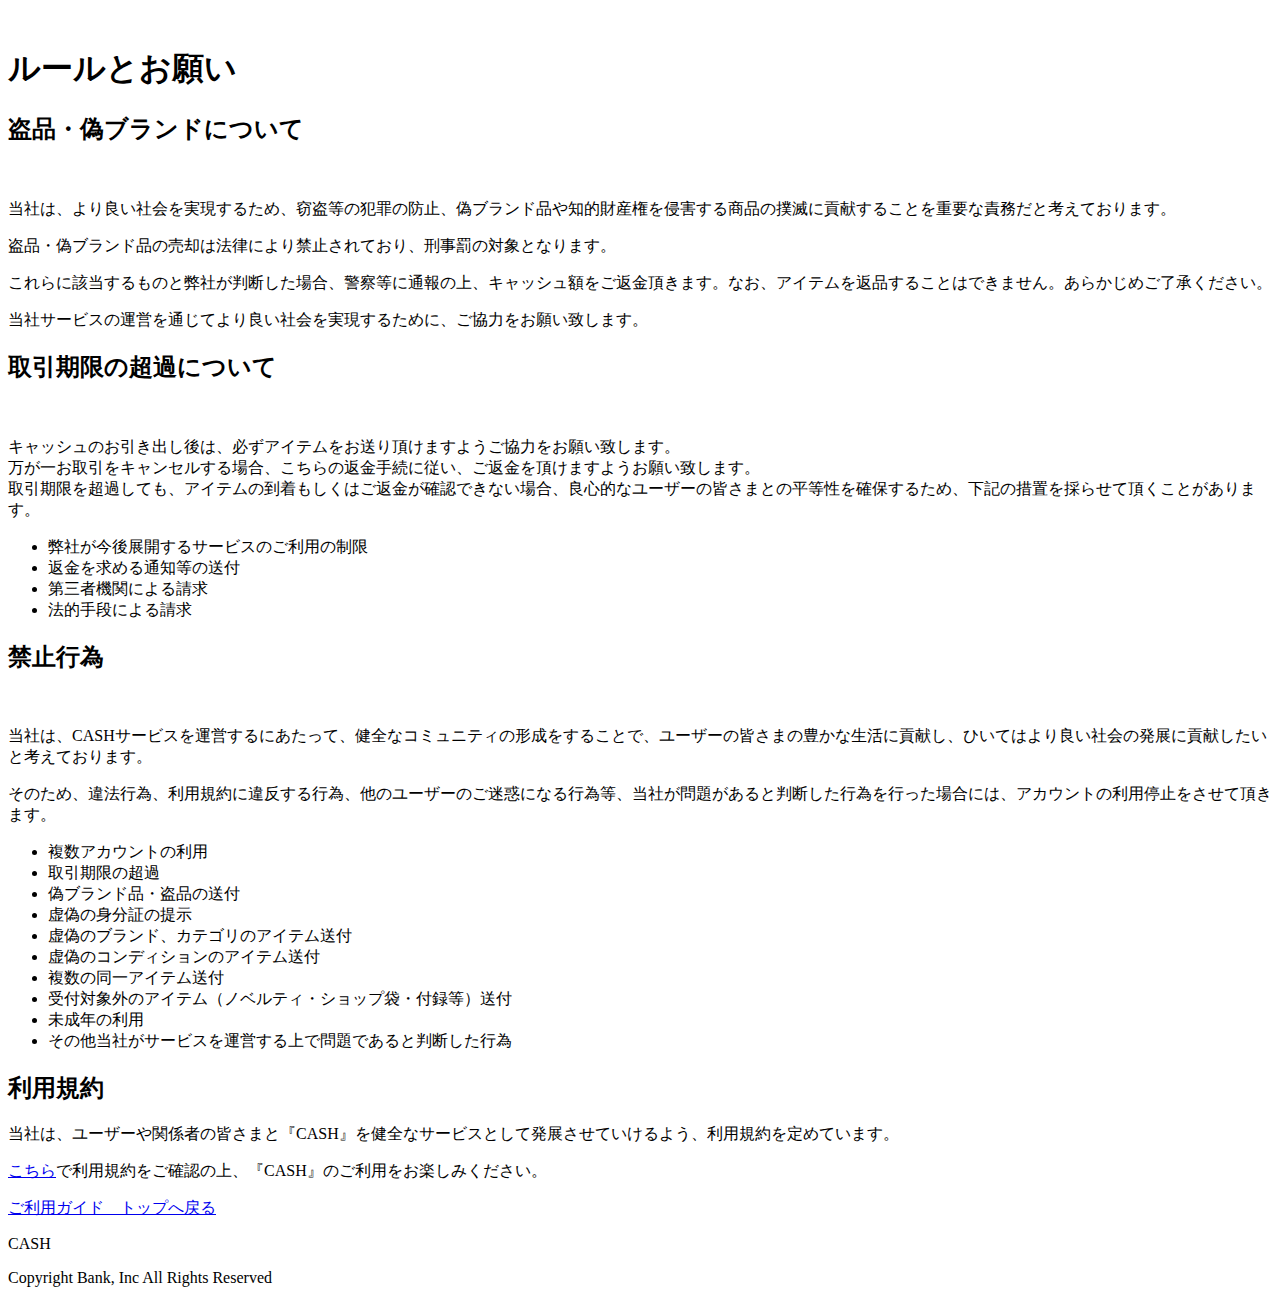
==== index.html @ 0f53ad92 "Create index.html" ====
<!--https://cash.jp/guide/rule/-->
<!DOCTYPE html>
<html lang="ja">
    <head >
    
    <meta charset="utf-8">
   <span class="fa fa-CASH"></span> <title>ルールとお願い</title>
    <meta name="viewport" content="">

    <link rel="stylesheet" href="stylesheet_44.css">
    <link rel="stylesheet" href="//maxcdn.bootstrapcdn.com/font-awesome/4.3.0/css/font-awesome.min.css">
    
    </head>
    <body>
     <div class="wrapper">
         <h1>ルールとお願い</h1>
         
         <h2 class="title_1">盗品・偽ブランドについて</h2>
         <div class="section">
             <img src="img/rule_02.png
        " alt="">
         <p>当社は、より良い社会を実現するため、窃盗等の犯罪の防止、偽ブランド品や知的財産権を侵害する商品の撲滅に貢献することを重要な責務だと考えております。</p>

            <p>盗品・偽ブランド品の売却は法律により禁止されており、刑事罰の対象となります。</p>
            <p>これらに該当するものと弊社が判断した場合、<span class="keyword">警察等に通報</span>の上、<span class="keyword">キャッシュ額をご返金</span>頂きます。なお、アイテムを返品することはできません。あらかじめご了承ください。
           <p>当社サービスの運営を通じてより良い社会を実現するために、ご協力をお願い致します。</p>
        
        </p>

    </div>

        <h2 class="title_1">取引期限の超過について</h2>
        <div class="section">
            <img src="img/rule_03.png" alt="">
        <p>キャッシュのお引き出し後は、必ずアイテムをお送り頂けますようご協力をお願い致します。<br>
        万が一お取引をキャンセルする場合、<span class="this" link="index_1.html">こちら</span>の返金手続に従い、ご返金を頂けますようお願い致します。<br>
        取引期限を超過しても、アイテムの到着もしくはご返金が確認できない場合、良心的なユーザーの皆さまとの平等性を確保するため、下記の措置を採らせて頂くことがあります。
        <ul>
            <li>弊社が今後展開するサービスのご利用の制限</li>
            <li>返金を求める通知等の送付</li>
            <li>第三者機関による請求</li>
            <li>法的手段による請求</li>
        </ul>
        </p>
        </div>
        
        <h2 class="title_1">禁止行為</h2>
        <div class="section">
            <img src="img/rule_01.png" alt="">
        <p>当社は、CASHサービスを運営するにあたって、健全なコミュニティの形成をすることで、ユーザーの皆さまの豊かな生活に貢献し、ひいてはより良い社会の発展に貢献したいと考えております。</p>


            <p>そのため、違法行為、利用規約に違反する行為、他のユーザーのご迷惑になる行為等、当社が問題があると判断した行為を行った場合には、<span class="keyword">アカウントの利用停止</span>をさせて頂きます。</p>
        

        <ul>
            <li>複数アカウントの利用</li>
            <li>取引期限の超過</li>
            <li>偽ブランド品・盗品の送付</li>
            <li>虚偽の身分証の提示</li>
            <li>虚偽のブランド、カテゴリのアイテム送付</li>
            <li>虚偽のコンディションのアイテム送付</li>
            <li>複数の同一アイテム送付</li>
            <li>受付対象外のアイテム（ノベルティ・ショップ袋・付録等）送付</li>
            <li>未成年の利用</li>
            <li>その他当社がサービスを運営する上で問題であると判断した行為</li>
        </ul>
        </div>
        
        <h2 class="title_2">利用規約</h2>
        <div class="section_2">
        <p class="p_aka">当社は、ユーザーや関係者の皆さまと『CASH』を健全なサービスとして発展させていけるよう、利用規約を定めています。</p>
        <p><a href="stylesheet_55" class="this">こちら</a>で利用規約をご確認の上、『CASH』のご利用をお楽しみください。</p>
        </div>
        <footer>
            <p class="footer_btn">
                <a href="https://cash.jp/guide/" class="footer-ex">ご利用ガイド　トップへ戻る</a>
            </p>
            <p class="footer_logo"></p>
            <span class="fa fa-cash">CASH</span>
            <p class="footer_company"> Copyright Bank, Inc All Rights Reserved</p>

        </footer>
        

     </div>

    </body>
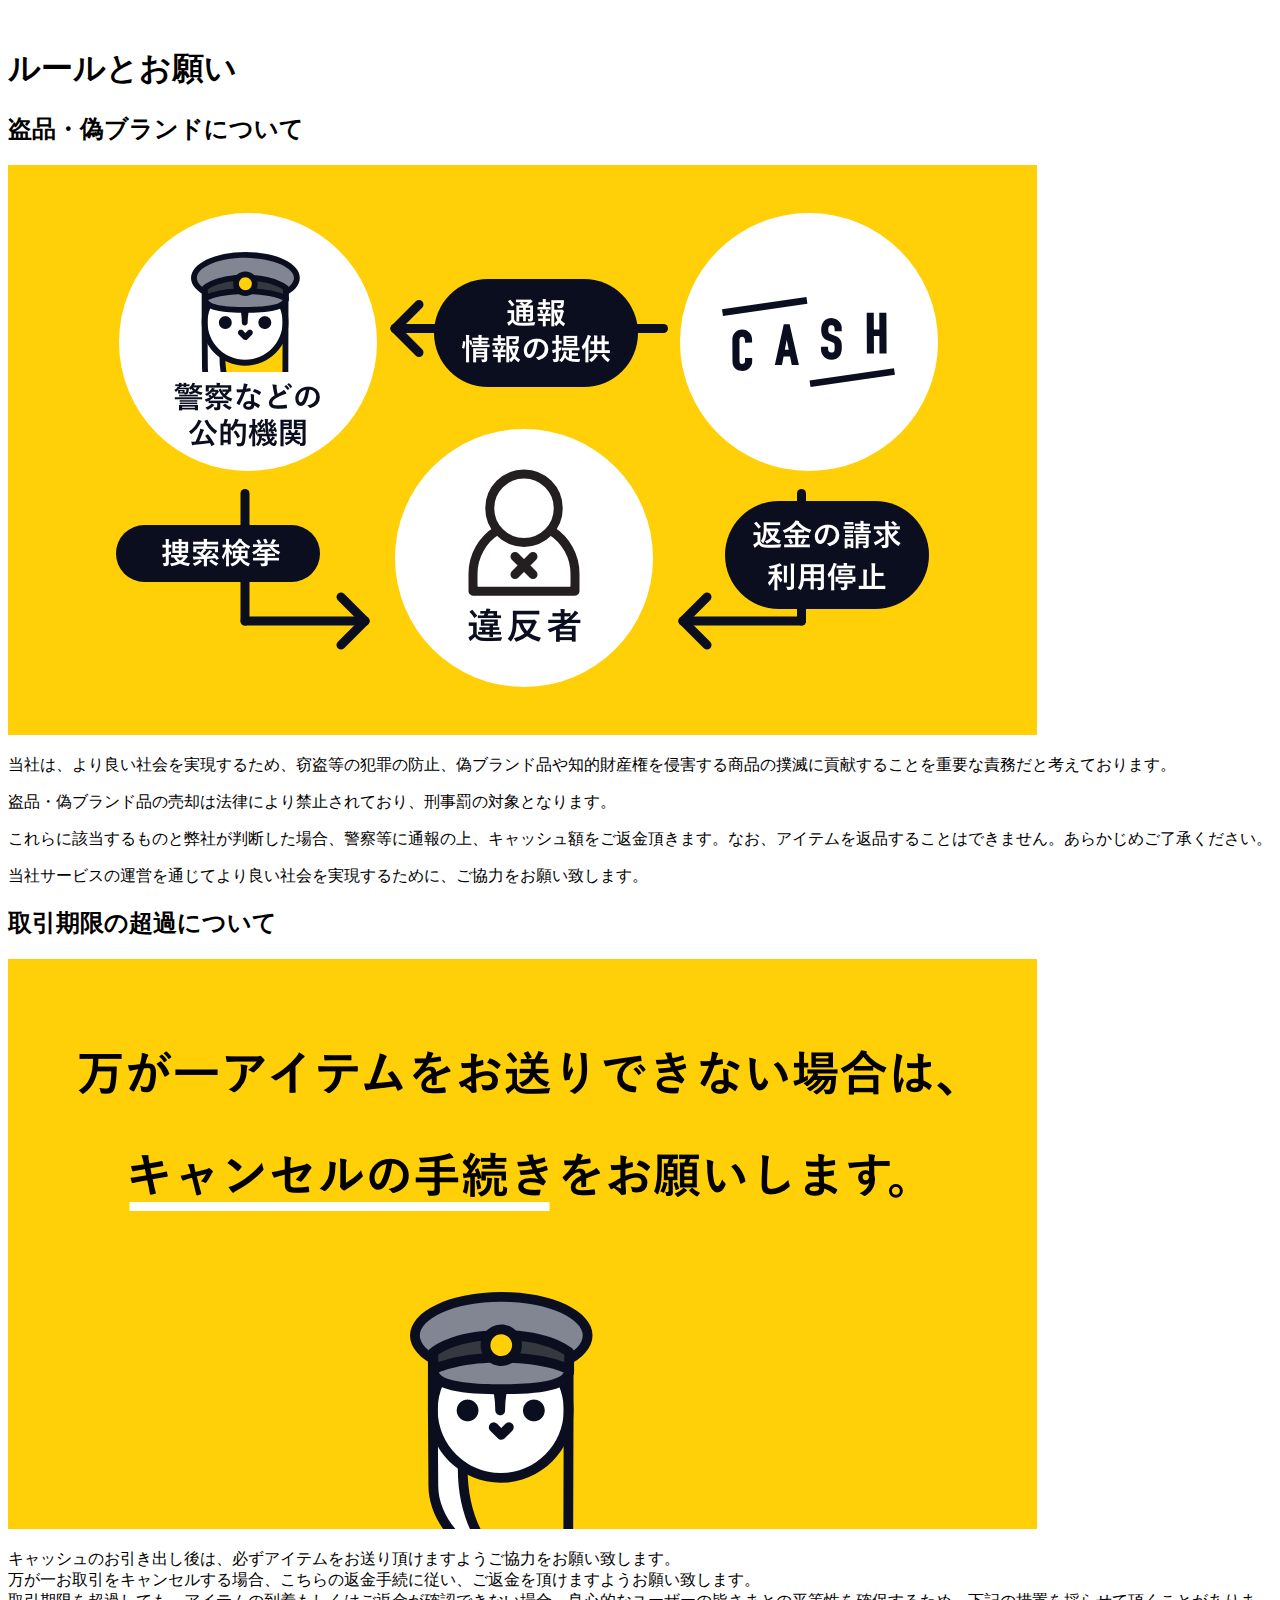
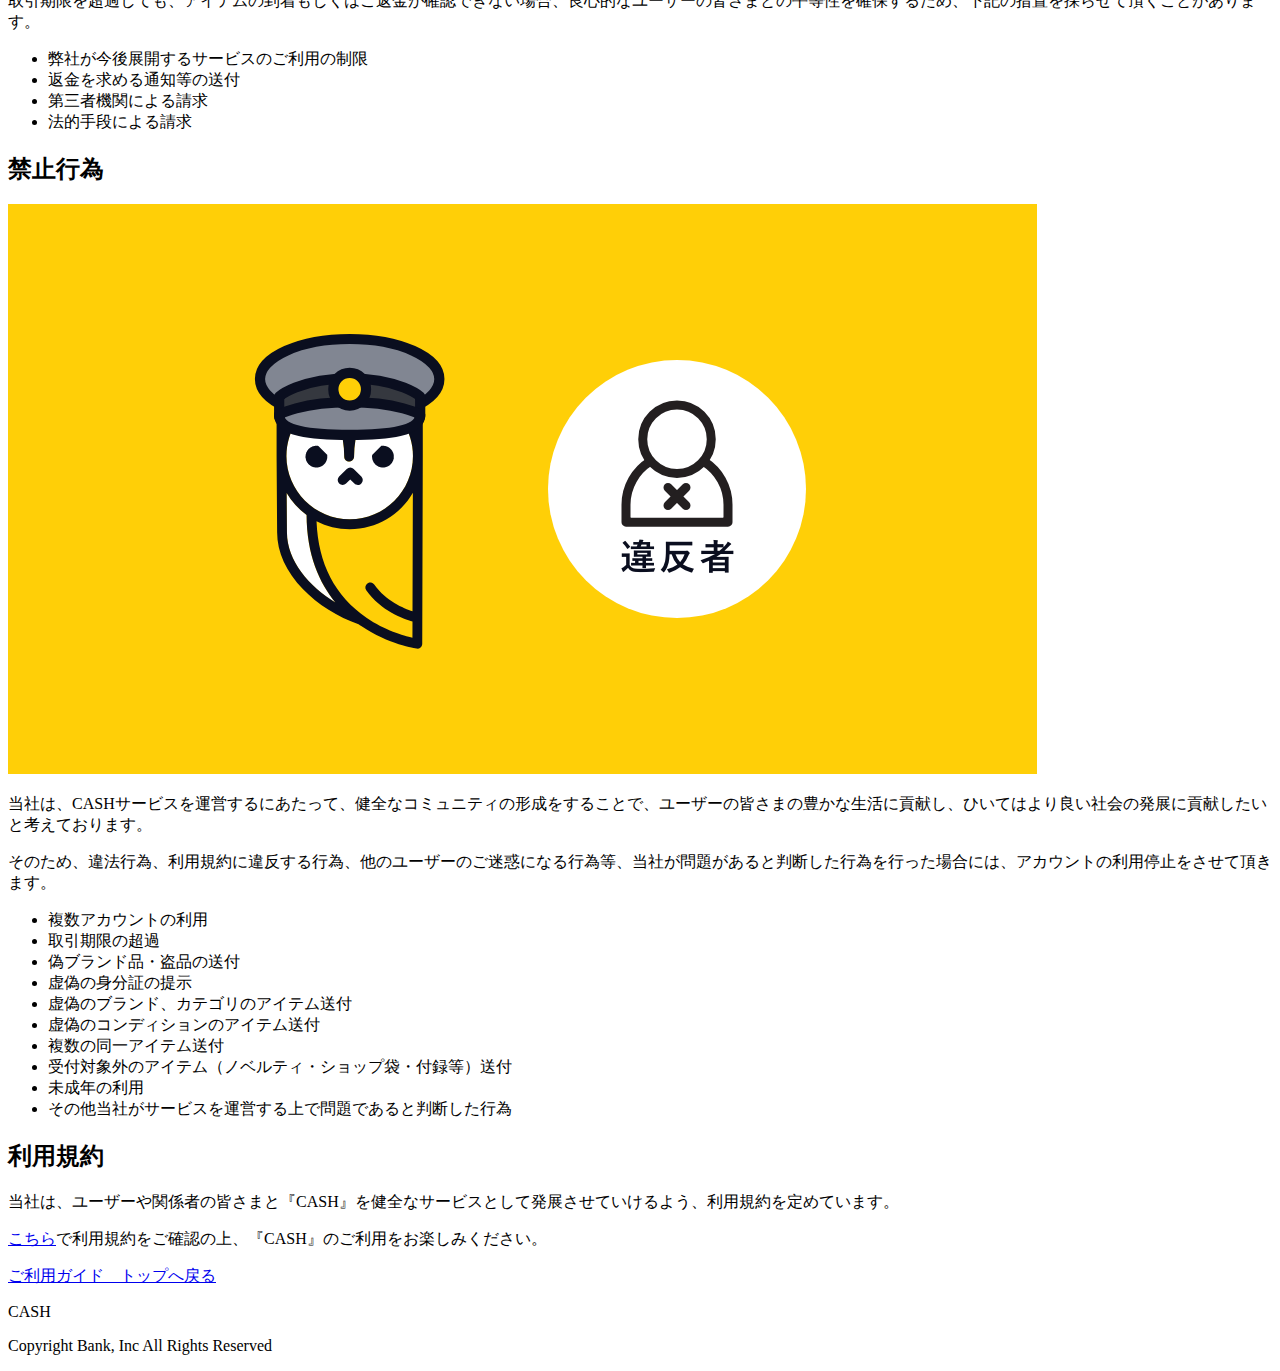
==== commit ddb76fee: "Update index.html" ====
--- a/index.html
+++ b/index.html
@@ -2,33 +2,24 @@
 <!DOCTYPE html>
 <html lang="ja">
     <head >
-    
     <meta charset="utf-8">
    <span class="fa fa-CASH"></span> <title>ルールとお願い</title>
     <meta name="viewport" content="">
-
     <link rel="stylesheet" href="stylesheet_44.css">
     <link rel="stylesheet" href="//maxcdn.bootstrapcdn.com/font-awesome/4.3.0/css/font-awesome.min.css">
-    
     </head>
     <body>
      <div class="wrapper">
          <h1>ルールとお願い</h1>
-         
          <h2 class="title_1">盗品・偽ブランドについて</h2>
          <div class="section">
-             <img src="img/rule_02.png
-        " alt="">
+             <img src="img/rule_02.png" alt="">
          <p>当社は、より良い社会を実現するため、窃盗等の犯罪の防止、偽ブランド品や知的財産権を侵害する商品の撲滅に貢献することを重要な責務だと考えております。</p>
-
             <p>盗品・偽ブランド品の売却は法律により禁止されており、刑事罰の対象となります。</p>
             <p>これらに該当するものと弊社が判断した場合、<span class="keyword">警察等に通報</span>の上、<span class="keyword">キャッシュ額をご返金</span>頂きます。なお、アイテムを返品することはできません。あらかじめご了承ください。
            <p>当社サービスの運営を通じてより良い社会を実現するために、ご協力をお願い致します。</p>
-        
-        </p>
-
+          </p>
     </div>
-
         <h2 class="title_1">取引期限の超過について</h2>
         <div class="section">
             <img src="img/rule_03.png" alt="">
@@ -43,16 +34,11 @@
         </ul>
         </p>
         </div>
-        
         <h2 class="title_1">禁止行為</h2>
         <div class="section">
             <img src="img/rule_01.png" alt="">
         <p>当社は、CASHサービスを運営するにあたって、健全なコミュニティの形成をすることで、ユーザーの皆さまの豊かな生活に貢献し、ひいてはより良い社会の発展に貢献したいと考えております。</p>
-
-
-            <p>そのため、違法行為、利用規約に違反する行為、他のユーザーのご迷惑になる行為等、当社が問題があると判断した行為を行った場合には、<span class="keyword">アカウントの利用停止</span>をさせて頂きます。</p>
-        
-
+        <p>そのため、違法行為、利用規約に違反する行為、他のユーザーのご迷惑になる行為等、当社が問題があると判断した行為を行った場合には、<span class="keyword">アカウントの利用停止</span>をさせて頂きます。</p>
         <ul>
             <li>複数アカウントの利用</li>
             <li>取引期限の超過</li>
@@ -66,7 +52,6 @@
             <li>その他当社がサービスを運営する上で問題であると判断した行為</li>
         </ul>
         </div>
-        
         <h2 class="title_2">利用規約</h2>
         <div class="section_2">
         <p class="p_aka">当社は、ユーザーや関係者の皆さまと『CASH』を健全なサービスとして発展させていけるよう、利用規約を定めています。</p>
@@ -74,16 +59,11 @@
         </div>
         <footer>
             <p class="footer_btn">
-                <a href="https://cash.jp/guide/" class="footer-ex">ご利用ガイド　トップへ戻る</a>
+                <a href="index_main.html" class="footer-ex">ご利用ガイド　トップへ戻る</a>
             </p>
             <p class="footer_logo"></p>
             <span class="fa fa-cash">CASH</span>
             <p class="footer_company"> Copyright Bank, Inc All Rights Reserved</p>
-
         </footer>
-        
-
      </div>
-
     </body>
-
